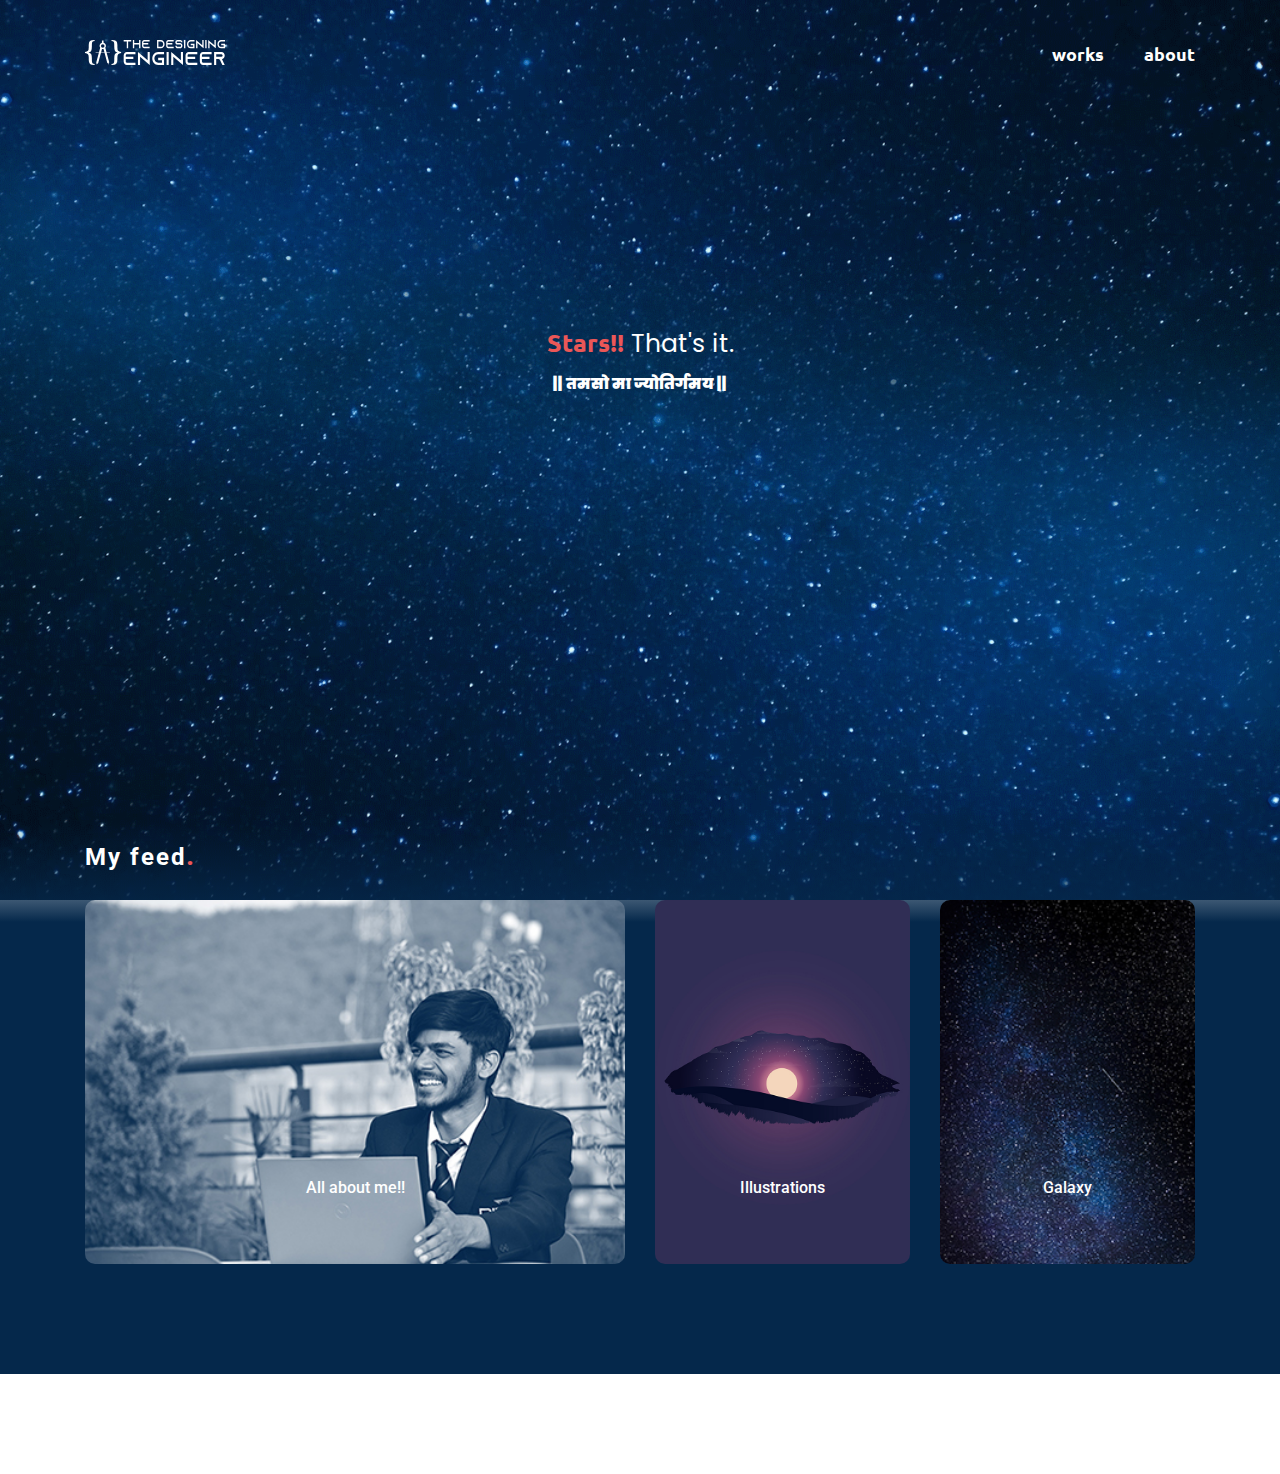
==== index.html @ d76cee1c "Update index.html" ====
<!doctype html>
<html lang="en">

<head>
 <meta charset="utf-8">
 <meta name="viewport" content="width=device-width, initial-scale=1, shrink-to-fit=no">
 <link rel="preconnect" href="https://fonts.gstatic.com">
 <link href="https://fonts.googleapis.com/css2?family=Ubuntu" rel="stylesheet">
 <link href="https://fonts.googleapis.com/css2?family=Poppins" rel="stylesheet">
 <link href="https://fonts.googleapis.com/css2?family=Roboto" rel="stylesheet">
 <link rel="stylesheet" href="https://maxcdn.bootstrapcdn.com/bootstrap/4.0.0/css/bootstrap.min.css"
  integrity="sha384-Gn5384xqQ1aoWXA+058RXPxPg6fy4IWvTNh0E263XmFcJlSAwiGgFAW/dAiS6JXm" crossorigin="anonymous">
  <link rel="stylesheet" href="https://cdnjs.cloudflare.com/ajax/libs/font-awesome/5.15.3/css/all.min.css">
 <script src="https://code.jquery.com/jquery-3.2.1.slim.min.js"
  integrity="sha384-KJ3o2DKtIkvYIK3UENzmM7KCkRr/rE9/Qpg6aAZGJwFDMVNA/GpGFF93hXpG5KkN" crossorigin="anonymous"></script>
 <script src="https://cdnjs.cloudflare.com/ajax/libs/popper.js/1.12.9/umd/popper.min.js"
  integrity="sha384-ApNbgh9B+Y1QKtv3Rn7W3mgPxhU9K/ScQsAP7hUibX39j7fakFPskvXusvfa0b4Q" crossorigin="anonymous"></script>
 <script src="https://maxcdn.bootstrapcdn.com/bootstrap/4.0.0/js/bootstrap.min.js"
  integrity="sha384-JZR6Spejh4U02d8jOt6vLEHfe/JQGiRRSQQxSfFWpi1MquVdAyjUar5+76PVCmYl" crossorigin="anonymous"></script>
 <link rel="stylesheet" href="style.css">
 <title>The Designing Engineer | Home</title>
 <link rel="icon" href="./img/logo-icon.png" type="image/x-icon">
</head>

<body>
 <div id="home">
  <div class="header container">
   <a class="logo" href="" target="_blank"><img src="./img/logo-white.svg" style="height: 25px;" alt=""></a>
   <a class="links" href="" alt="">works</a>
   <a class="links" href="" alt="">about</a>
  </div>
  <div class="one-line">
   <p class="full-line"><span class="stars links">Stars!!</span> That's it. <br><span class="subtitle">|| तमसो मा ज्योतिर्गमय ||</span></p>
  </div>
 </div>
 <section class="feed" id="feed">
  <div class="myf container">
   <h4 class="headingfeed">My feed<span class="headingfeeddot">.</span></h4>
   <div class="wf row">
    <div class="col-lg-6 col-md-6 allaboutme">
     <a href=""><img class="me" src="./img/me.jpg" alt="me"></a>
      <div class="melink">
       <div class="social">
       <a href="https://www.instagram.com/shivamr.ai" target="_blank"><i class="fab fa-instagram"></i></a>
       <a href="https://wa.me/+918957866455" target="_blank"><i class="fab fa-whatsapp"></i></a>
       <a href="mailto:shivamrai0401@gmail.com" target="_blank"><i class="far fa-envelope"></i></a>
      </div>
     </div>
     <div class="mehead">
      <p>All about me!!</p>
     </div>
    </div>
    <div class="col-lg-3 col-md-3 col-sm-6 col-6 illustration">
     <a href=""><img src="./img/illutrations.jpg" alt="me"></a>
     <div class="illuhead">
      <p>Illustrations</p>
     </div>
    </div>
    <div class="col-lg-3 col-md-3 col-sm-6 col-6 galaxy">
     <a href=""><img src="./img/galaxy.jpg" alt="me"></a>
     <div class="galahead">
      <p>Galaxy</p>
     </div>
    </div>

   <iframe class="container" src="https://open.spotify.com/embed/track/3TrFe0GKD2S2BLwqtpHqd5" width="100%" height="80" frameBorder="0" allowtransparency="true" allow="encrypted-media"></iframe>
  </div>
  </div>
 </section>
</body>

</html>
---- style.css ----
body{
 margin: 0;
 font-family: 'Roboto', sans-serif;
 background-color: transparent;
 box-sizing: border-box;
}

*::selection
{
 color: #fff;
 background-color: #EB5757;
}
#home{
 background-image: url(./img/bghome.gif);
 background-size: cover;
 background-repeat: no-repeat;
 background-position:top;
 background-attachment: fixed;
 z-index: -1;
}

.header{
 padding-top: 40px;
 display: flex;
}

.logo{
 margin-right: auto;
}
.logo:hover{
 transform: scale(1.03);
}

.links{
 font-weight: 900;
 font-family: 'Ubuntu', sans-serif;
 font-size: 18px;
 color: rgb(255, 255, 255);
 justify-content: flex-end;
 margin-left: 40px;
 transition: 0.3s;
 position: relative;
 text-decoration: none;
}
.links:hover{
 text-decoration: none;
 color: #EB5757;
}

.links:after {    
 bottom: -5px;
 content: "";
 height: 2px;
 left: 50%;
 position: absolute;
 background: #EB5757;
 transition: width 0.3s ease 0s, left 0.3s ease 0s;
 width: 0;
}
.links:hover:after {
 width: 100%; 
 left: 0; 
}

.one-line{
 height: 95vh;
 font-size: 25px;
 font-family: 'Poppins', sans-serif;
 text-align: center;
 color: white;
 position: relative;
}

.stars{
 color: #EB5757;
 margin: 0;
 font-size: 25px;
 font-weight: 900;
 position: relative;
}

.full-line{
 margin-bottom: 10px;
 position: absolute;
 top: 30%;
 left: 50%;
 transform: translate(-50%, 0);
}

.subtitle{
 margin: 0%;
 font-size: 15px;
 font-family: 'Poppins', sans-serif;
 font-weight: 900;
}




.feed{
 background-image: linear-gradient(#05284b00, #05284b 100px);
 color: rgb(255, 255, 255);
 transform: translate(0, -100px);
}

.headingfeed{
 font-weight: 700;
 letter-spacing: 2px;
 padding: 20px 0;
}

.headingfeeddot{
 color: #EB5757;
 font-family: 'Ubuntu', sans-serif;
}


.allaboutme, .illustration, .galaxy{
 position: relative;
 overflow: hidden;
 transition: all 0.2s ease-in;
 margin-bottom: 30px;
}
.allaboutme img, .illustration img, .galaxy img{
 width: 100%;
 height: 100%;
 border-radius: 10px;
}
.melink{
 position: absolute;
 background-image: linear-gradient(to right, #05284b, #05284b00);
 border-radius: 10px 0 0 10px;
 height: 100%;
 width: 10%;
 box-sizing: border-box;
 top: 50%;
 opacity: 0;
 transform: translate(0, -50%);
 transition: 0.2s;
}
.allaboutme:hover .melink{
 left: 15px;
 opacity: 1;
}

.social{
 position: absolute;
 top: 50%;
 left: 50%;
 transform: translate(-50%, -50%);
}

.social a{
 display: flex;
 flex-direction: column;
 justify-content: space-around;
 color: white;
 text-align: center;
 font-size: 18px;
 padding: 50% 0;
 margin: 100% 0;
}

.mehead p, .illuhead p, .galahead p{
 position: absolute;
 font-size: 100%;
 color: white;
 font-weight: 500;
 padding: 0 1%;
 bottom: 10%;
 left: 50%;
 transform: translate(-50%,-50%);
 transition: 0.2s;
}

.allaboutme:hover .mehead p, .illustration:hover .illuhead p, .galaxy:hover .galahead p{
 background-image: linear-gradient(to top, #05284b, #05284b00);
}

.social a:hover{
 color: #EB5757;
 text-decoration: none;
}

.allaboutme:hover, .illustration:hover, .galaxy:hover{
 transform: scale(1.01);
}


@media only screen and (max-width:768px) {
 .feed{
  background-image: linear-gradient(#05284b00, #05284b 100px);
  color: rgb(255, 255, 255);
  transform: translate(0, -200px);
 }
 .melink{
  opacity: 1;
 }
 .mehead p, .illuhead p, .galahead p{
  background-image: linear-gradient(to top, #05284b, #05284b00);
 }
 .social a:hover{
  color: white;
  text-decoration: none;
 }
}
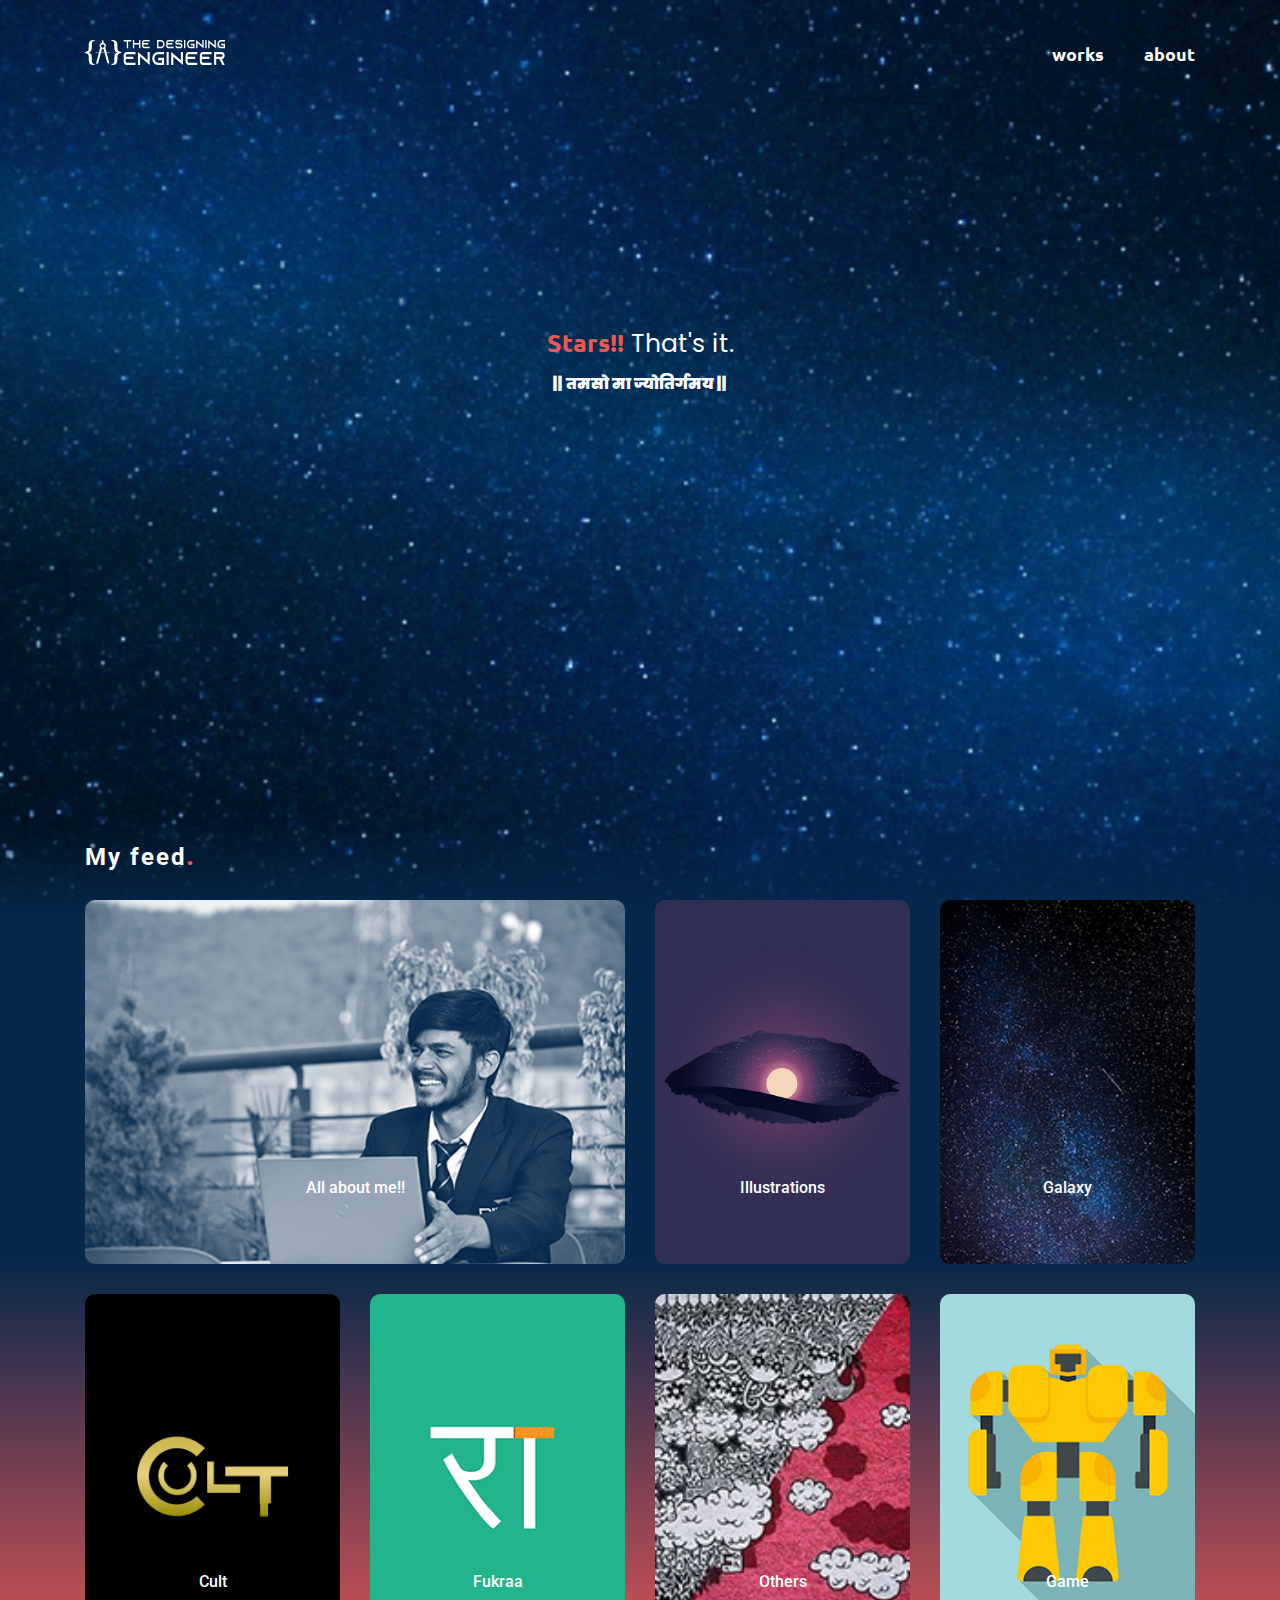
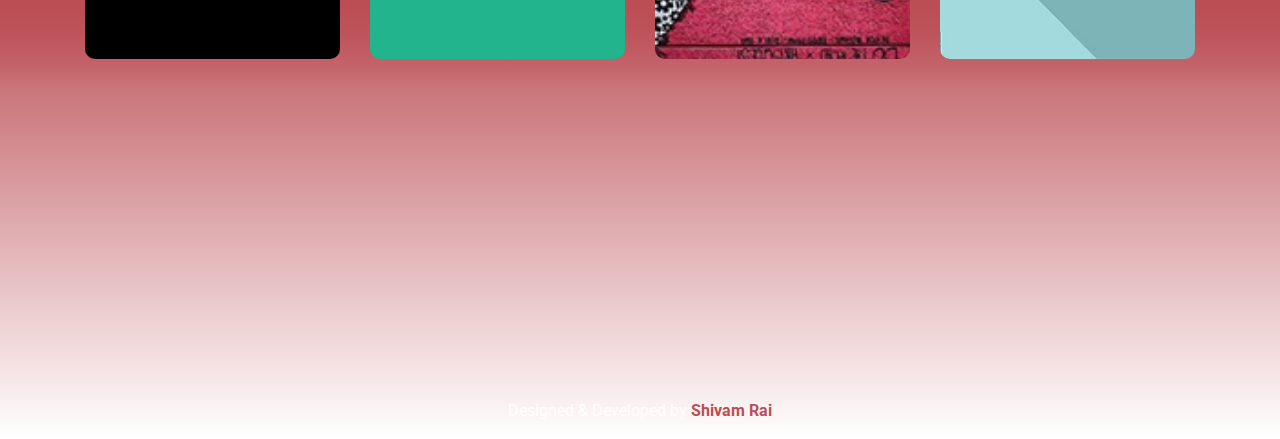
==== commit 17231a1a: "Add files via upload" ====
--- a/index.html
+++ b/index.html
@@ -10,7 +10,7 @@
  <link href="https://fonts.googleapis.com/css2?family=Roboto" rel="stylesheet">
  <link rel="stylesheet" href="https://maxcdn.bootstrapcdn.com/bootstrap/4.0.0/css/bootstrap.min.css"
   integrity="sha384-Gn5384xqQ1aoWXA+058RXPxPg6fy4IWvTNh0E263XmFcJlSAwiGgFAW/dAiS6JXm" crossorigin="anonymous">
-  <link rel="stylesheet" href="https://cdnjs.cloudflare.com/ajax/libs/font-awesome/5.15.3/css/all.min.css">
+ <link rel="stylesheet" href="https://cdnjs.cloudflare.com/ajax/libs/font-awesome/5.15.3/css/all.min.css">
  <script src="https://code.jquery.com/jquery-3.2.1.slim.min.js"
   integrity="sha384-KJ3o2DKtIkvYIK3UENzmM7KCkRr/rE9/Qpg6aAZGJwFDMVNA/GpGFF93hXpG5KkN" crossorigin="anonymous"></script>
  <script src="https://cdnjs.cloudflare.com/ajax/libs/popper.js/1.12.9/umd/popper.min.js"
@@ -26,11 +26,12 @@
  <div id="home">
   <div class="header container">
    <a class="logo" href="" target="_blank"><img src="./img/logo-white.svg" style="height: 25px;" alt=""></a>
-   <a class="links" href="" alt="">works</a>
-   <a class="links" href="" alt="">about</a>
+   <a class="links" href="coming.html" alt="">works</a>
+   <a class="links" href="coming.html" alt="">about</a>
   </div>
   <div class="one-line">
-   <p class="full-line"><span class="stars links">Stars!!</span> That's it. <br><span class="subtitle">|| तमसो मा ज्योतिर्गमय ||</span></p>
+   <p class="full-line"><span class="stars links">Stars!!</span> That's it. <br><span class="subtitle">|| तमसो मा
+     ज्योतिर्गमय ||</span></p>
   </div>
  </div>
  <section class="feed" id="feed">
@@ -38,9 +39,9 @@
    <h4 class="headingfeed">My feed<span class="headingfeeddot">.</span></h4>
    <div class="wf row">
     <div class="col-lg-6 col-md-6 allaboutme">
-     <a href=""><img class="me" src="./img/me.jpg" alt="me"></a>
-      <div class="melink">
-       <div class="social">
+     <a href="coming.html"><img src="./img/me.jpg" alt="me"></a>
+     <div class="melink">
+      <div class="social">
        <a href="https://www.instagram.com/shivamr.ai" target="_blank"><i class="fab fa-instagram"></i></a>
        <a href="https://wa.me/+918957866455" target="_blank"><i class="fab fa-whatsapp"></i></a>
        <a href="mailto:shivamrai0401@gmail.com" target="_blank"><i class="far fa-envelope"></i></a>
@@ -50,23 +51,56 @@
       <p>All about me!!</p>
      </div>
     </div>
-    <div class="col-lg-3 col-md-3 col-sm-6 col-6 illustration">
-     <a href=""><img src="./img/illutrations.jpg" alt="me"></a>
+    <div class="col-lg-3 col-md-3 col-sm-6 col-6 illustrations">
+     <a href="coming.html"><img src="./img/illutrations.jpg" alt="illutrations"></a>
      <div class="illuhead">
       <p>Illustrations</p>
      </div>
     </div>
     <div class="col-lg-3 col-md-3 col-sm-6 col-6 galaxy">
-     <a href=""><img src="./img/galaxy.jpg" alt="me"></a>
+     <a href="coming.html"><img src="./img/galaxy.jpg" alt="galaxy"></a>
      <div class="galahead">
       <p>Galaxy</p>
      </div>
     </div>
+   </div>
 
-   <iframe class="container" src="https://open.spotify.com/embed/track/3TrFe0GKD2S2BLwqtpHqd5" width="100%" height="80" frameBorder="0" allowtransparency="true" allow="encrypted-media"></iframe>
-  </div>
+
+   <div class="row fb">
+    <div class="col-lg-3 col-md-3 col-sm-6 col-6 cult">
+     <a href="coming.html"><img class="" src="./img/cult.jpg" alt="cult"></a>
+     <div class="culthead">
+      <p>Cult</p>
+     </div>
+    </div>
+    <div class="col-lg-3 col-md-3 col-sm-6 col-6 fukraa">
+     <a href="https://www.instagram.com/fukraa_._" target="_blank"><img src="./img/fukraa.jpg" alt="fukraa"></a>
+     <div class="fukhead">
+      <p>Fukraa</p>
+     </div>
+    </div>
+    <div class="col-lg-3 col-md-3 col-sm-6 col-6 others">
+     <a href="coming.html"><img src="./img/others.jpg" alt="others"></a>
+     <div class="othead">
+      <p>Others</p>
+     </div>
+    </div>
+    <div class="col-lg-3 col-md-3 col-sm-6 col-6 galaxy">
+     <a href="coming.html"><img src="./img/game.jpg" alt="me"></a>
+     <div class="galahead">
+      <p>Game</p>
+     </div>
+    </div>
+   </div>
   </div>
  </section>
+
+
+ <div id="homebottom">
+  <div class="bottombg">
+   <p class="pa">Designed & Developed by <strong style="color: #bb4e55;">Shivam Rai</strong></p>
+ </div>
+</div>
 </body>
 
-</html>
+</html>--- a/style.css
+++ b/style.css
@@ -11,11 +11,10 @@
  background-color: #EB5757;
 }
 #home{
- background-image: url(./img/bghome.gif);
+ background-image: url(./img/bghome.jpg);
  background-size: cover;
  background-repeat: no-repeat;
  background-position:top;
- background-attachment: fixed;
  z-index: -1;
 }
 
@@ -98,9 +97,9 @@
 
 
 .feed{
- background-image: linear-gradient(#05284b00, #05284b 100px);
+ background-image: linear-gradient(#05284b00, #05284b 100px, #05284b 50%, #BB4E55 90%, #bb4e5500);
  color: rgb(255, 255, 255);
- transform: translate(0, -100px);
+ margin-top: -100px;
 }
 
 .headingfeed{
@@ -115,13 +114,13 @@
 }
 
 
-.allaboutme, .illustration, .galaxy{
+.allaboutme, .illustrations, .galaxy, .cult, .fukraa, .others{
  position: relative;
  overflow: hidden;
  transition: all 0.2s ease-in;
  margin-bottom: 30px;
 }
-.allaboutme img, .illustration img, .galaxy img{
+.myf img{
  width: 100%;
  height: 100%;
  border-radius: 10px;
@@ -161,7 +160,7 @@
  margin: 100% 0;
 }
 
-.mehead p, .illuhead p, .galahead p{
+.myf p{
  position: absolute;
  font-size: 100%;
  color: white;
@@ -173,7 +172,7 @@
  transition: 0.2s;
 }
 
-.allaboutme:hover .mehead p, .illustration:hover .illuhead p, .galaxy:hover .galahead p{
+.allaboutme:hover .mehead p, .illustrations:hover .illuhead p, .galaxy:hover .galahead p,.cult:hover .culthead p, .fukraa:hover .fukhead p, .others:hover .othead p{
  background-image: linear-gradient(to top, #05284b, #05284b00);
 }
 
@@ -182,25 +181,83 @@
  text-decoration: none;
 }
 
-.allaboutme:hover, .illustration:hover, .galaxy:hover{
+.allaboutme:hover, .illustrations:hover, .galaxy:hover, .cult:hover, .fukraa:hover, .others:hover{
  transform: scale(1.01);
 }
 
+#homebottom{
+ background-image: url(./img/bghomebottom.jpg);
+ background-image: linear-gradient(#05284b00);
+ background-repeat: no-repeat;
+ background-size: cover;
+ background-position:bottom;
+ margin-top: -100px;
+ height: 50vh;
+ z-index: -2;
+ position: relative;
+}
+.bottombg{
+ background-image: linear-gradient(#BB4E55, #bb4e5500);
+ height: 50vh;
+ z-index: -1;
+ text-align: center;
+}
+
+.pa{
+ position: absolute;
+ bottom: 0;
+ left: 50%;
+ transform: translate(-50%, 0%);
+ color: white;
+}
+
+
+
+
+#coming{
+ background-image: url(./img/coming.jpg);
+ background-repeat: no-repeat;
+ background-size: cover;
+ background-position:top;
+ z-index: -2;
+}
+
+.coming{
+ position: relative;
+ height: 100vh;
+ width: 100vw;
+
+}
+
+.coming h1{
+ color: white;
+ position: absolute;
+ top: 50%;
+ left: 50%;
+ font-weight: 900;
+ font-family: 'ubuntu';
+ transform: translate(-50%, -50%);
+ background-image: linear-gradient(#bb4e5500, #05284b);
+}
 
 @media only screen and (max-width:768px) {
  .feed{
-  background-image: linear-gradient(#05284b00, #05284b 100px);
-  color: rgb(255, 255, 255);
-  transform: translate(0, -200px);
+  background-image: linear-gradient(#05284b00, #05284b 100px, #05284b 50%, #20323E 80%);
+ }
+ 
+ .bottombg{
+  background-image: linear-gradient(#20323e, #20323E00);
+  height: inherit;
+  z-index: -1;
  }
  .melink{
   opacity: 1;
  }
- .mehead p, .illuhead p, .galahead p{
+ .mehead p, .illuhead p, .galahead p, .culthead p, .fukhead p, .othead p{
   background-image: linear-gradient(to top, #05284b, #05284b00);
  }
  .social a:hover{
   color: white;
   text-decoration: none;
  }
-}
+}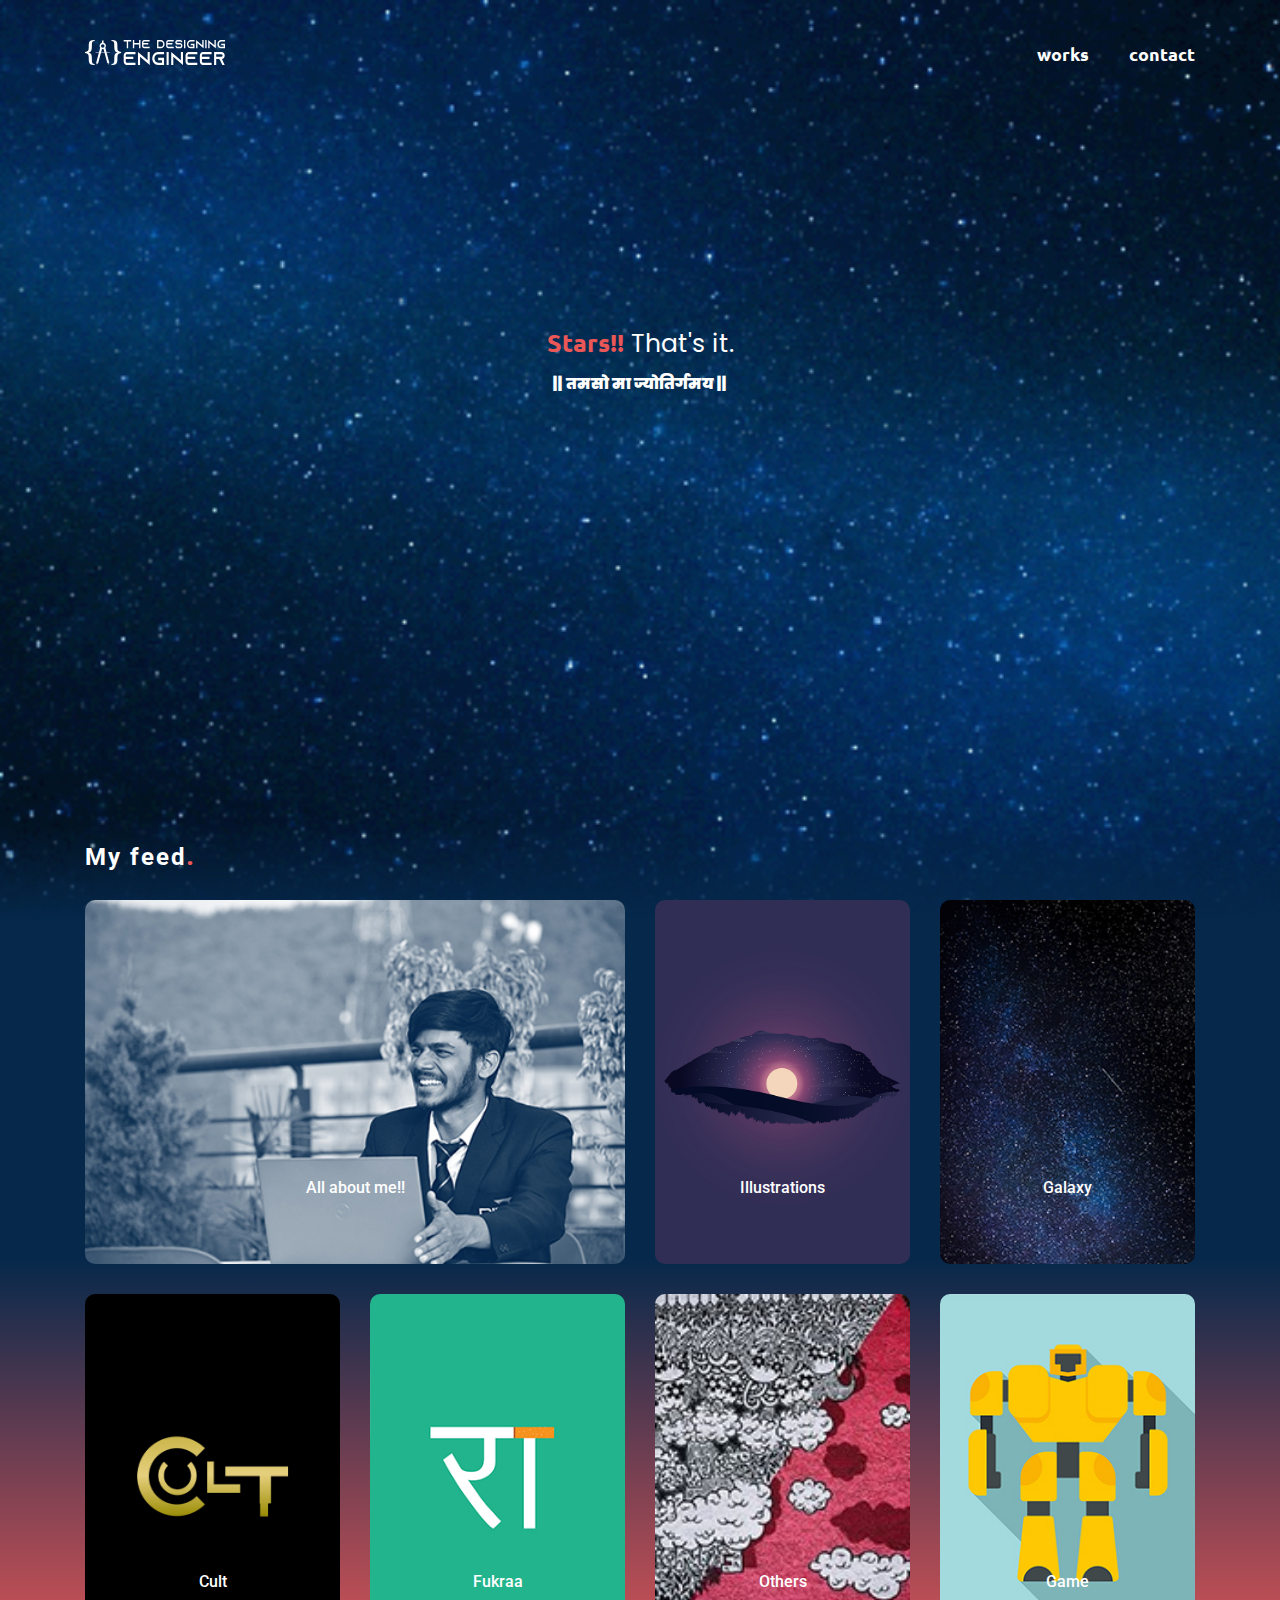
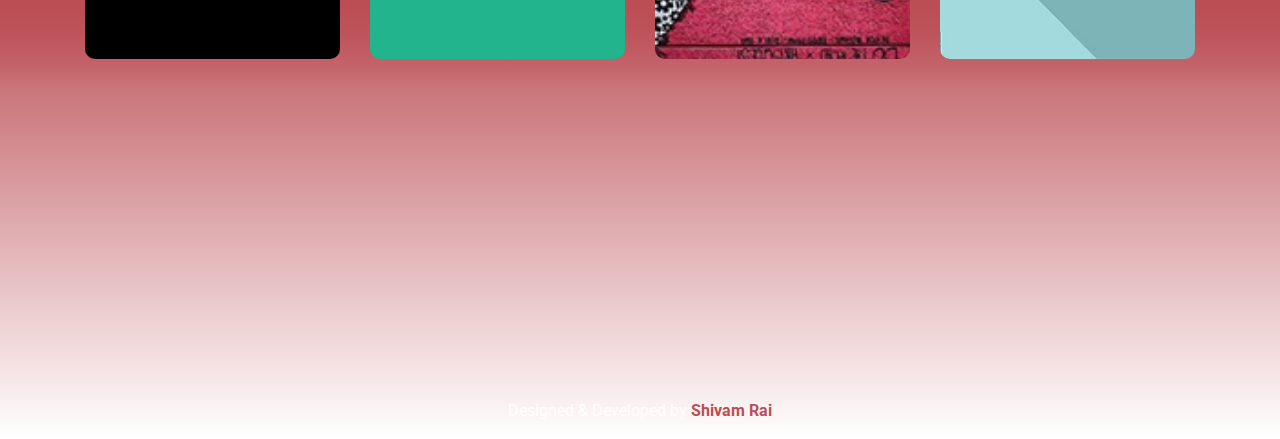
==== commit 15fb4539: "Add files via upload" ====
--- a/index.html
+++ b/index.html
@@ -27,7 +27,7 @@
   <div class="header container">
    <a class="logo" href="" target="_blank"><img src="./img/logo-white.svg" style="height: 25px;" alt=""></a>
    <a class="links" href="coming.html" alt="">works</a>
-   <a class="links" href="coming.html" alt="">about</a>
+   <a class="links" href="index.php" alt="">contact</a>
   </div>
   <div class="one-line">
    <p class="full-line"><span class="stars links">Stars!!</span> That's it. <br><span class="subtitle">|| तमसो मा
--- a/style.css
+++ b/style.css
@@ -212,6 +212,15 @@
 }
 
 
+#contact{
+  background-image: url(./img/bghome.jpg);
+  background-size: cover;
+  background-repeat: no-repeat;
+  background-position:top;
+  z-index: -1;
+}
+
+
 
 
 #coming{
@@ -236,6 +245,7 @@
  left: 50%;
  font-weight: 900;
  font-family: 'ubuntu';
+ text-align: center;
  transform: translate(-50%, -50%);
  background-image: linear-gradient(#bb4e5500, #05284b);
 }
@@ -247,8 +257,6 @@
  
  .bottombg{
   background-image: linear-gradient(#20323e, #20323E00);
-  height: inherit;
-  z-index: -1;
  }
  .melink{
   opacity: 1;
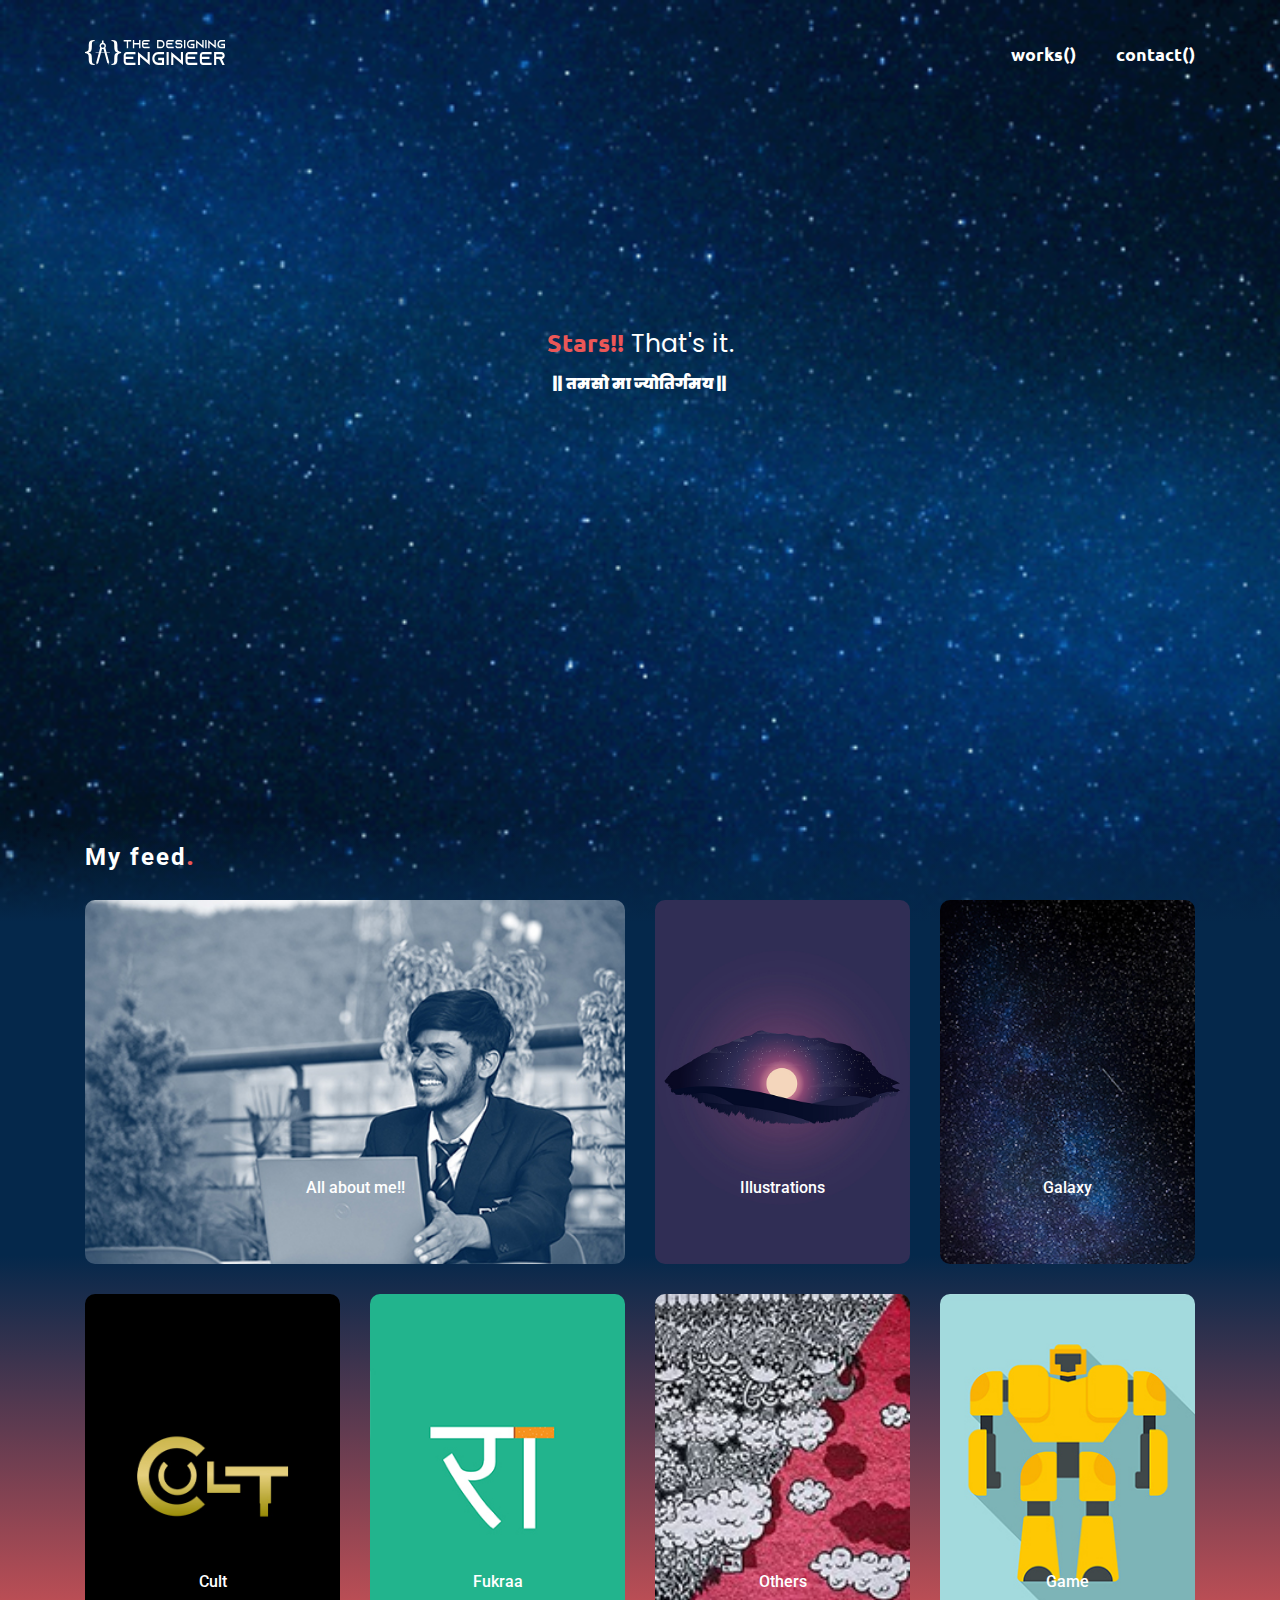
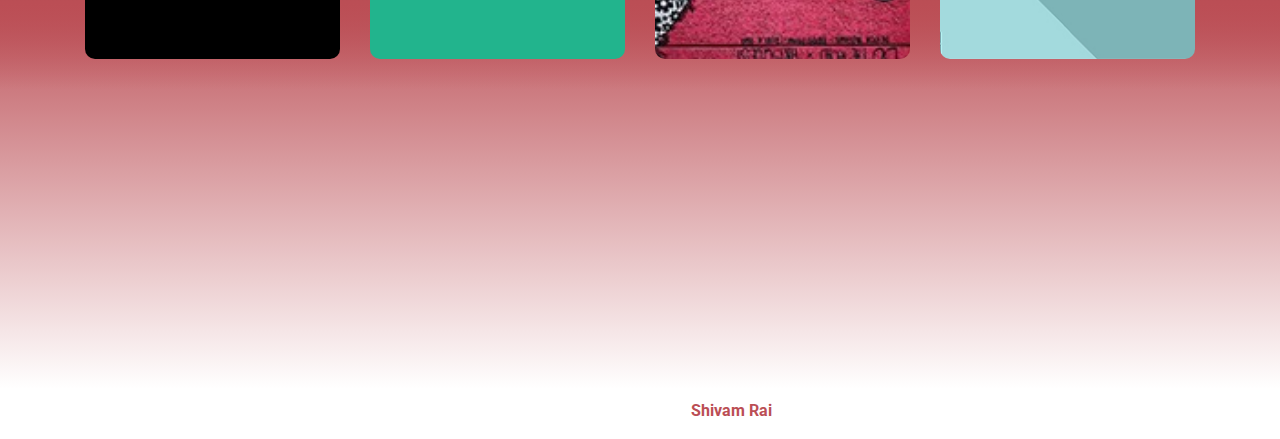
==== commit a8839e82: "Add files via upload" ====
--- a/index.html
+++ b/index.html
@@ -25,9 +25,9 @@
 <body>
  <div id="home">
   <div class="header container">
-   <a class="logo" href="" target="_blank"><img src="./img/logo-white.svg" style="height: 25px;" alt=""></a>
-   <a class="links" href="coming.html" alt="">works</a>
-   <a class="links" href="index.php" alt="">contact</a>
+   <a class="logo" href=""><img src="./img/logo-white.svg" style="height: 25px;" alt=""></a>
+   <a class="links" href="coming.html" alt="">works()</a>
+   <a class="links" href="contact.html" alt="">contact()</a>
   </div>
   <div class="one-line">
    <p class="full-line"><span class="stars links">Stars!!</span> That's it. <br><span class="subtitle">|| तमसो मा
--- a/style.css
+++ b/style.css
@@ -198,7 +198,7 @@
 }
 .bottombg{
  background-image: linear-gradient(#BB4E55, #bb4e5500);
- height: 50vh;
+ height: 400px;
  z-index: -1;
  text-align: center;
 }
@@ -213,15 +213,85 @@
 
 
 #contact{
-  background-image: url(./img/bghome.jpg);
+  background-image: url(./img/bghomebottom.jpg);
   background-size: cover;
   background-repeat: no-repeat;
-  background-position:top;
+  background-position:bottom;
   z-index: -1;
 }
 
-
-
+.cencon{
+  background-color: #ffffff30;
+  margin: 100px 15vw 0;
+  border-radius: 10px;
+  font-family: "ubuntu";
+  position: relative;
+  display: flex;
+  flex-direction: row;
+}
+.cencon h1{
+  position: absolute;
+  top: 8%;
+  left: 50%;
+  color: white;
+  font-weight: 700;
+  transform: translate(-50%, 0);
+}
+.consub{
+  background-color: #BB4E55;
+  border-style: none;
+  padding: 10px 30px;
+  border-radius: 5px;
+  position: absolute;
+  bottom: 8%;
+  left: 50%;
+  color: white;
+  font-weight: 600;
+  transform: translate(-50%, 0);
+  transition: ease 0.3s;
+}
+.consub:hover{
+  background-color: #b82932;
+}
+
+.conform{
+  padding: 50px;
+  color: #fff;
+  width: 100%;
+  margin: 80px 0;
+}
+
+.formin{
+  background-color: transparent;
+  padding:10px;
+  color: white;
+  display: flex;
+  width: 100%;
+  border-radius: 0;
+  border: 0;
+  border-bottom: 1px solid white;
+  margin-bottom: 20px;
+}
+.formin:focus{
+  background-color: transparent;
+  outline: 0;
+  border-color: #fff;
+  border: 0;
+  border-bottom: 1px solid #BB4E55;
+}
+
+.conbot{
+  position: relative;
+  height: 300px;
+}
+.conpa{
+  position: absolute;
+  bottom: 0;
+  left: 50%;
+  text-align: center;
+  transform: translate(-50%, 0%);
+  color: white;
+}
 
 #coming{
  background-image: url(./img/coming.jpg);
@@ -255,6 +325,9 @@
   background-image: linear-gradient(#05284b00, #05284b 100px, #05284b 50%, #20323E 80%);
  }
  
+.cencon{
+  margin: 100px 5vw 0;
+}
  .bottombg{
   background-image: linear-gradient(#20323e, #20323E00);
  }
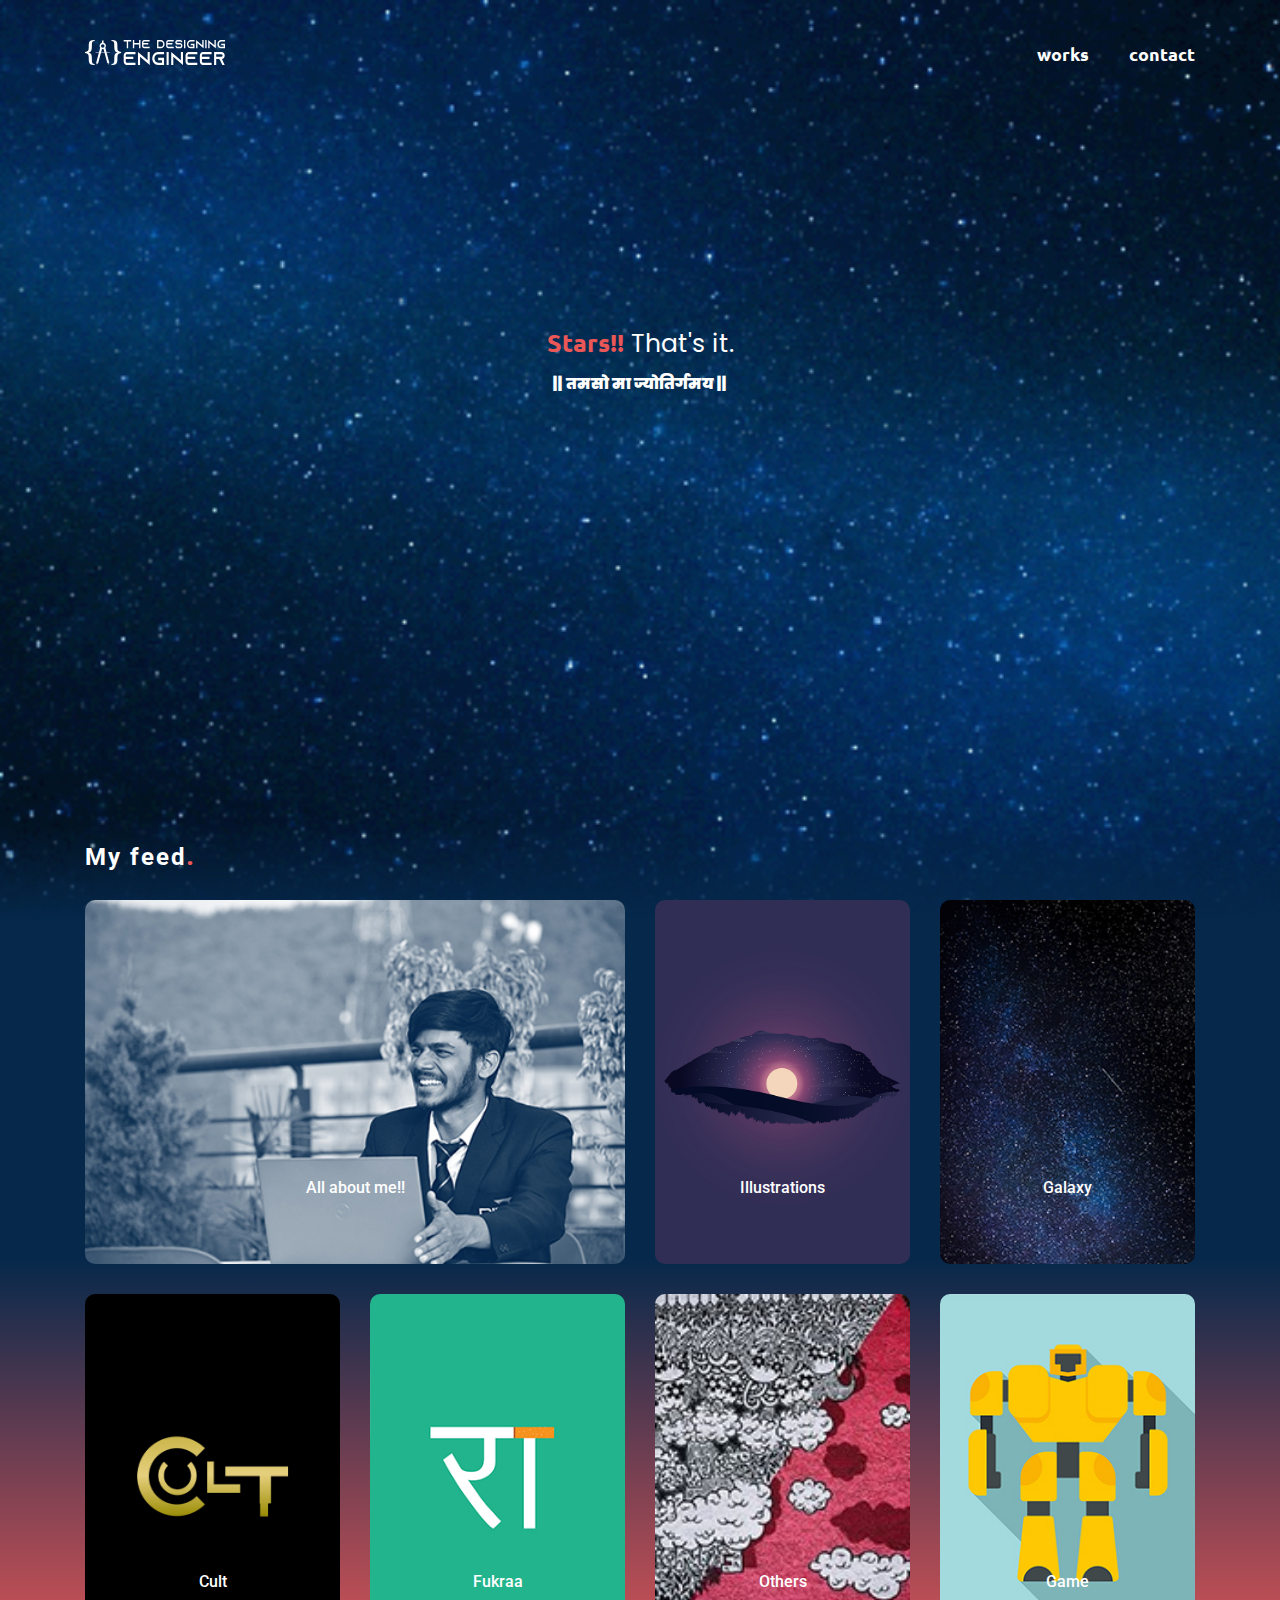
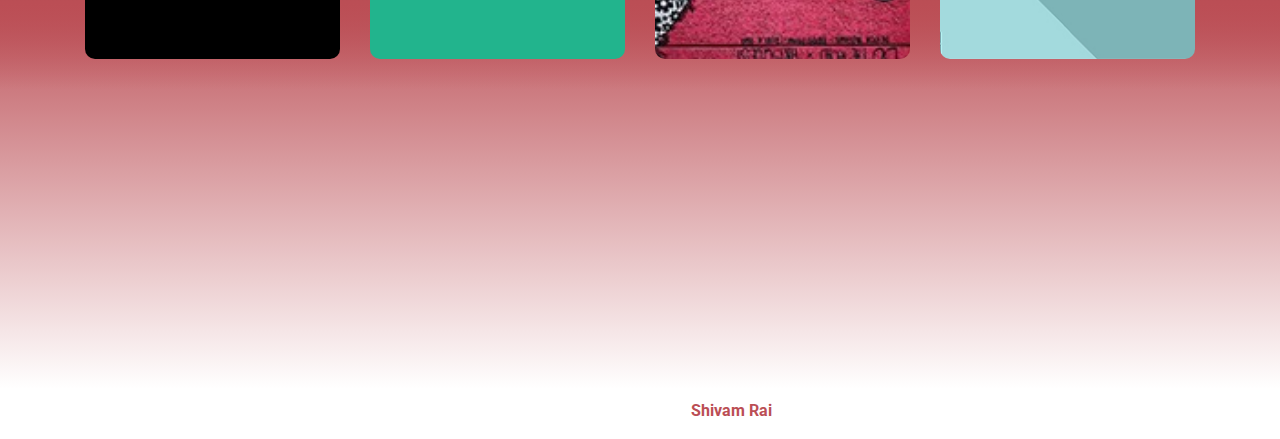
==== commit 599796d3: "Update index.html" ====
--- a/index.html
+++ b/index.html
@@ -26,8 +26,8 @@
  <div id="home">
   <div class="header container">
    <a class="logo" href=""><img src="./img/logo-white.svg" style="height: 25px;" alt=""></a>
-   <a class="links" href="coming.html" alt="">works()</a>
-   <a class="links" href="contact.html" alt="">contact()</a>
+   <a class="links" href="coming.html" alt="">works</a>
+   <a class="links" href="contact.html" alt="">contact</a>
   </div>
   <div class="one-line">
    <p class="full-line"><span class="stars links">Stars!!</span> That's it. <br><span class="subtitle">|| तमसो मा
@@ -58,7 +58,7 @@
      </div>
     </div>
     <div class="col-lg-3 col-md-3 col-sm-6 col-6 galaxy">
-     <a href="coming.html"><img src="./img/galaxy.jpg" alt="galaxy"></a>
+     <a href="galaxy.html"><img src="./img/galaxy.jpg" alt="galaxy"></a>
      <div class="galahead">
       <p>Galaxy</p>
      </div>
@@ -103,4 +103,4 @@
 </div>
 </body>
 
-</html>+</html>
--- a/style.css
+++ b/style.css
@@ -1,226 +1,248 @@
-body{
- margin: 0;
- font-family: 'Roboto', sans-serif;
- background-color: transparent;
- box-sizing: border-box;
-}
-
-*::selection
-{
- color: #fff;
- background-color: #EB5757;
-}
-#home{
- background-image: url(./img/bghome.jpg);
- background-size: cover;
- background-repeat: no-repeat;
- background-position:top;
- z-index: -1;
-}
-
-.header{
- padding-top: 40px;
- display: flex;
-}
-
-.logo{
- margin-right: auto;
-}
-.logo:hover{
- transform: scale(1.03);
-}
-
-.links{
- font-weight: 900;
- font-family: 'Ubuntu', sans-serif;
- font-size: 18px;
- color: rgb(255, 255, 255);
- justify-content: flex-end;
- margin-left: 40px;
- transition: 0.3s;
- position: relative;
- text-decoration: none;
-}
-.links:hover{
- text-decoration: none;
- color: #EB5757;
-}
-
-.links:after {    
- bottom: -5px;
- content: "";
- height: 2px;
- left: 50%;
- position: absolute;
- background: #EB5757;
- transition: width 0.3s ease 0s, left 0.3s ease 0s;
- width: 0;
-}
+body {
+  margin: 0;
+  font-family: 'Roboto', sans-serif;
+  background-color: transparent;
+  box-sizing: border-box;
+}
+
+*::selection {
+  color: #fff;
+  background-color: #EB5757;
+}
+
+#home {
+  background-image: url(./img/bghome.jpg);
+  background-size: cover;
+  background-repeat: no-repeat;
+  background-position: top;
+  z-index: -1;
+}
+
+.header {
+  padding-top: 40px;
+  display: flex;
+}
+
+.logo {
+  margin-right: auto;
+}
+
+.logo:hover {
+  transform: scale(1.03);
+}
+
+.links {
+  font-weight: 900;
+  font-family: 'Ubuntu', sans-serif;
+  font-size: 18px;
+  color: rgb(255, 255, 255);
+  justify-content: flex-end;
+  margin-left: 40px;
+  transition: 0.3s;
+  position: relative;
+  text-decoration: none;
+}
+
+.links:hover {
+  text-decoration: none;
+  color: #EB5757;
+}
+
+.links:after {
+  bottom: -5px;
+  content: "";
+  height: 2px;
+  left: 50%;
+  position: absolute;
+  background: #EB5757;
+  transition: width 0.3s ease 0s, left 0.3s ease 0s;
+  width: 0;
+}
+
 .links:hover:after {
- width: 100%; 
- left: 0; 
-}
-
-.one-line{
- height: 95vh;
- font-size: 25px;
- font-family: 'Poppins', sans-serif;
- text-align: center;
- color: white;
- position: relative;
-}
-
-.stars{
- color: #EB5757;
- margin: 0;
- font-size: 25px;
- font-weight: 900;
- position: relative;
-}
-
-.full-line{
- margin-bottom: 10px;
- position: absolute;
- top: 30%;
- left: 50%;
- transform: translate(-50%, 0);
-}
-
-.subtitle{
- margin: 0%;
- font-size: 15px;
- font-family: 'Poppins', sans-serif;
- font-weight: 900;
-}
-
-
-
-
-.feed{
- background-image: linear-gradient(#05284b00, #05284b 100px, #05284b 50%, #BB4E55 90%, #bb4e5500);
- color: rgb(255, 255, 255);
- margin-top: -100px;
-}
-
-.headingfeed{
- font-weight: 700;
- letter-spacing: 2px;
- padding: 20px 0;
-}
-
-.headingfeeddot{
- color: #EB5757;
- font-family: 'Ubuntu', sans-serif;
-}
-
-
-.allaboutme, .illustrations, .galaxy, .cult, .fukraa, .others{
- position: relative;
- overflow: hidden;
- transition: all 0.2s ease-in;
- margin-bottom: 30px;
-}
-.myf img{
- width: 100%;
- height: 100%;
- border-radius: 10px;
-}
-.melink{
- position: absolute;
- background-image: linear-gradient(to right, #05284b, #05284b00);
- border-radius: 10px 0 0 10px;
- height: 100%;
- width: 10%;
- box-sizing: border-box;
- top: 50%;
- opacity: 0;
- transform: translate(0, -50%);
- transition: 0.2s;
-}
-.allaboutme:hover .melink{
- left: 15px;
- opacity: 1;
-}
-
-.social{
- position: absolute;
- top: 50%;
- left: 50%;
- transform: translate(-50%, -50%);
-}
-
-.social a{
- display: flex;
- flex-direction: column;
- justify-content: space-around;
- color: white;
- text-align: center;
- font-size: 18px;
- padding: 50% 0;
- margin: 100% 0;
-}
-
-.myf p{
- position: absolute;
- font-size: 100%;
- color: white;
- font-weight: 500;
- padding: 0 1%;
- bottom: 10%;
- left: 50%;
- transform: translate(-50%,-50%);
- transition: 0.2s;
-}
-
-.allaboutme:hover .mehead p, .illustrations:hover .illuhead p, .galaxy:hover .galahead p,.cult:hover .culthead p, .fukraa:hover .fukhead p, .others:hover .othead p{
- background-image: linear-gradient(to top, #05284b, #05284b00);
-}
-
-.social a:hover{
- color: #EB5757;
- text-decoration: none;
-}
-
-.allaboutme:hover, .illustrations:hover, .galaxy:hover, .cult:hover, .fukraa:hover, .others:hover{
- transform: scale(1.01);
-}
-
-#homebottom{
- background-image: url(./img/bghomebottom.jpg);
- background-image: linear-gradient(#05284b00);
- background-repeat: no-repeat;
- background-size: cover;
- background-position:bottom;
- margin-top: -100px;
- height: 50vh;
- z-index: -2;
- position: relative;
-}
-.bottombg{
- background-image: linear-gradient(#BB4E55, #bb4e5500);
- height: 400px;
- z-index: -1;
- text-align: center;
-}
-
-.pa{
- position: absolute;
- bottom: 0;
- left: 50%;
- transform: translate(-50%, 0%);
- color: white;
-}
-
-
-#contact{
+  width: 100%;
+  left: 0;
+}
+
+.one-line {
+  height: 95vh;
+  font-size: 25px;
+  font-family: 'Poppins', sans-serif;
+  text-align: center;
+  color: white;
+  position: relative;
+}
+
+.stars {
+  color: #EB5757;
+  margin: 0;
+  font-size: 25px;
+  font-weight: 900;
+  position: relative;
+}
+
+.full-line {
+  margin-bottom: 10px;
+  position: absolute;
+  top: 30%;
+  left: 50%;
+  transform: translate(-50%, 0);
+}
+
+.subtitle {
+  margin: 0%;
+  font-size: 15px;
+  font-family: 'Poppins', sans-serif;
+  font-weight: 900;
+}
+
+
+
+
+.feed {
+  background-image: linear-gradient(#05284b00, #05284b 100px, #05284b 50%, #BB4E55 90%, #bb4e5500);
+  color: rgb(255, 255, 255);
+  margin-top: -100px;
+}
+
+.headingfeed {
+  font-weight: 700;
+  letter-spacing: 2px;
+  padding: 20px 0;
+}
+
+.headingfeeddot {
+  color: #EB5757;
+  font-family: 'Ubuntu', sans-serif;
+}
+
+
+.allaboutme,
+.illustrations,
+.galaxy,
+.cult,
+.fukraa,
+.others {
+  position: relative;
+  overflow: hidden;
+  transition: all 0.2s ease-in;
+  margin-bottom: 30px;
+}
+
+.myf img {
+  width: 100%;
+  height: 100%;
+  border-radius: 10px;
+}
+
+.melink {
+  position: absolute;
+  background-image: linear-gradient(to right, #05284b, #05284b00);
+  border-radius: 10px 0 0 10px;
+  height: 100%;
+  width: 10%;
+  box-sizing: border-box;
+  top: 50%;
+  opacity: 0;
+  transform: translate(0, -50%);
+  transition: 0.2s;
+}
+
+.allaboutme:hover .melink {
+  left: 15px;
+  opacity: 1;
+}
+
+.social {
+  position: absolute;
+  top: 50%;
+  left: 50%;
+  transform: translate(-50%, -50%);
+}
+
+.social a {
+  display: flex;
+  flex-direction: column;
+  justify-content: space-around;
+  color: white;
+  text-align: center;
+  font-size: 18px;
+  padding: 50% 0;
+  margin: 100% 0;
+}
+
+.myf p {
+  position: absolute;
+  font-size: 100%;
+  color: white;
+  font-weight: 500;
+  padding: 0 1%;
+  bottom: 10%;
+  left: 50%;
+  transform: translate(-50%, -50%);
+  transition: 0.2s;
+}
+
+.allaboutme:hover .mehead p,
+.illustrations:hover .illuhead p,
+.galaxy:hover .galahead p,
+.cult:hover .culthead p,
+.fukraa:hover .fukhead p,
+.others:hover .othead p {
+  background-image: linear-gradient(to top, #05284b, #05284b00);
+}
+
+.social a:hover {
+  color: #EB5757;
+  text-decoration: none;
+}
+
+.allaboutme:hover,
+.illustrations:hover,
+.galaxy:hover,
+.cult:hover,
+.fukraa:hover,
+.others:hover {
+  transform: scale(1.01);
+}
+
+#homebottom {
+  background-image: url(./img/bghomebottom.jpg);
+  background-image: linear-gradient(#05284b00);
+  background-repeat: no-repeat;
+  background-size: cover;
+  background-position: bottom;
+  margin-top: -100px;
+  height: 50vh;
+  z-index: -2;
+  position: relative;
+}
+
+.bottombg {
+  background-image: linear-gradient(#BB4E55, #bb4e5500);
+  height: 400px;
+  z-index: -1;
+  text-align: center;
+}
+
+.pa {
+  position: absolute;
+  bottom: 0;
+  left: 50%;
+  transform: translate(-50%, 0%);
+  color: white;
+}
+
+
+#contact {
   background-image: url(./img/bghomebottom.jpg);
   background-size: cover;
   background-repeat: no-repeat;
-  background-position:bottom;
+  background-position: bottom;
   z-index: -1;
 }
 
-.cencon{
+.cencon {
   background-color: #ffffff30;
   margin: 100px 15vw 0;
   border-radius: 10px;
@@ -229,7 +251,8 @@
   display: flex;
   flex-direction: row;
 }
-.cencon h1{
+
+.cencon h1 {
   position: absolute;
   top: 8%;
   left: 50%;
@@ -237,7 +260,8 @@
   font-weight: 700;
   transform: translate(-50%, 0);
 }
-.consub{
+
+.consub {
   background-color: #BB4E55;
   border-style: none;
   padding: 10px 30px;
@@ -250,20 +274,21 @@
   transform: translate(-50%, 0);
   transition: ease 0.3s;
 }
-.consub:hover{
+
+.consub:hover {
   background-color: #b82932;
 }
 
-.conform{
+.conform {
   padding: 50px;
   color: #fff;
   width: 100%;
   margin: 80px 0;
 }
 
-.formin{
+.formin {
   background-color: transparent;
-  padding:10px;
+  padding: 10px;
   color: white;
   display: flex;
   width: 100%;
@@ -272,7 +297,8 @@
   border-bottom: 1px solid white;
   margin-bottom: 20px;
 }
-.formin:focus{
+
+.formin:focus {
   background-color: transparent;
   outline: 0;
   border-color: #fff;
@@ -280,11 +306,12 @@
   border-bottom: 1px solid #BB4E55;
 }
 
-.conbot{
+.conbot {
   position: relative;
   height: 300px;
 }
-.conpa{
+
+.conpa, .galapa {
   position: absolute;
   bottom: 0;
   left: 50%;
@@ -293,52 +320,271 @@
   color: white;
 }
 
-#coming{
- background-image: url(./img/coming.jpg);
- background-repeat: no-repeat;
- background-size: cover;
- background-position:top;
- z-index: -2;
-}
-
-.coming{
- position: relative;
- height: 100vh;
- width: 100vw;
-
-}
-
-.coming h1{
- color: white;
- position: absolute;
- top: 50%;
- left: 50%;
- font-weight: 900;
- font-family: 'ubuntu';
- text-align: center;
- transform: translate(-50%, -50%);
- background-image: linear-gradient(#bb4e5500, #05284b);
-}
+#coming {
+  background-image: url(./img/coming.jpg);
+  background-repeat: no-repeat;
+  background-size: cover;
+  background-position: top;
+  z-index: -2;
+}
+
+.coming {
+  position: relative;
+  height: 100vh;
+  width: 100vw;
+
+}
+
+.coming h1 {
+  color: white;
+  position: absolute;
+  top: 50%;
+  left: 50%;
+  font-weight: 900;
+  font-family: 'ubuntu';
+  text-align: center;
+  transform: translate(-50%, -50%);
+  background-image: linear-gradient(#bb4e5500, #05284b);
+}
+
+/*galaxy*/
+
+#galaxy {
+  /*background-image: url(https://docs.google.com/uc?id=1TB10BpW43CBbbfXvV8PzklAM9uH0oTte);*/
+  background-image: url(./img/galaxybg.jpg);
+  background-size:cover;
+  background-repeat:no-repeat;
+  height: 100vh;
+  background-position: top;
+}
+
+.galastars {
+  position: relative;
+}
+
+.galanot {
+  width: 40vw;
+  height: 70px;
+  background-color: rgba(0, 0, 0, 0.562);
+  border-radius: 10px 0 0 10px;
+  position: absolute;
+  bottom: 40%;
+  right: 0;
+}
+
+.galanot p {
+  position: absolute;
+  width: 100%;
+  top: 50%;
+  padding-left: 10px;
+  text-align: left;
+  transform: translate(0, -50%);
+  font-size: 20px;
+  color: rgb(255, 255, 255);
+}
+
+.galanot button {
+  color: red;
+  background: transparent;
+  border: none;
+  position: absolute;
+  right: 0;
+  margin: 0;
+}
+
+.popclose{
+  border-style: none;
+  color: rgb(0, 0, 0);
+  background: transparent;
+  border: 0;
+  cursor: pointer;
+  position: absolute;
+  top: 10px;
+  right: 10px;
+}
+
+.popimg{
+  height: 100%;
+  width: 100%;
+  background: rgba(0, 0, 0, 0.8);
+  position: absolute;
+  top: 50%;
+  left: 50%;
+  transform: translate(-50%,-50%);
+  padding: 0;
+}
+
+.popdet{
+  height: 384px;
+  width: 768px;
+  position: absolute;
+  top: 50%;
+  left: 50%;
+  transform: translate(-50%, -50%);
+  background-color: white;
+}
+
+.popi{
+  padding: 0px;
+  position: relative;
+}
+#imgpop {
+  border: white 3px solid;
+  width: 100%;
+  height: auto;
+}
+
+.poptext{
+  padding: 10px 0 0 10px;
+  font-family: "ubuntu";
+}
+
+.galastars p {
+  font-size: 22px;
+  color: rgb(255, 255, 255);
+  text-shadow: 0 0 8px rgb(255, 255, 255);
+  text-align: center;
+}
+
+
+
+
+.galastars p:nth-child(1) {
+  position: absolute;
+  top: 10vh;
+  left: 10vw;
+  animation-name: twinkle;
+  animation-duration: 2s;
+  animation-iteration-count: infinite;
+  animation-timing-function: ease-in-out;
+  animation-direction:alternate;
+}
+
+.galastars p:nth-child(2) {
+  position: absolute;
+  top: 15vh;
+  right: 20vw;
+  animation-name: twinkle;
+  animation-duration: 2s;
+  animation-iteration-count: infinite;
+  animation-timing-function: ease-in-out;
+  animation-direction:alternate;
+  animation-delay: 1s;
+}
+
+.galastars p:nth-child(3) {
+  position: absolute;
+  left: 30vw;
+  top: 25vh;
+  animation-name: twinkle;
+  animation-duration: 2s;
+  animation-iteration-count: infinite;
+  animation-timing-function: ease-in-out;
+  animation-direction:alternate;
+}
+
+.galastars p:nth-child(4) {
+  position: absolute;
+  top: 35vh;
+  right: 35vw;
+  animation-name: twinkle;
+  animation-duration: 2s;
+  animation-iteration-count: infinite;
+  animation-timing-function: ease-in-out;
+  animation-direction:alternate;
+  animation-delay: 1s;
+}
+
+.galastars p:nth-child(5) {
+  position: absolute;
+  top: 45vh;
+  left: 15vw;
+  animation-name: twinkle;
+  animation-duration: 2s;
+  animation-iteration-count: infinite;
+  animation-timing-function: ease-in-out;
+  animation-direction:alternate;
+  animation-delay: 1s;
+}
+
+.galastars p:nth-child(6) {
+  position: absolute;
+  top: 60vh;
+  right: 45vw;
+  animation-name: twinkle;
+  animation-duration: 2s;
+  animation-iteration-count: infinite;
+  animation-timing-function: ease-in-out;
+  animation-direction:alternate;
+}
+
+.galastars p:nth-child(7) {
+  position: absolute;
+  top: 80vh;
+  left: 10vw;
+  animation-name: twinkle;
+  animation-duration: 2s;
+  animation-iteration-count: infinite;
+  animation-timing-function: ease-in-out;
+  animation-direction:alternate;
+  animation-delay: 1s;
+}
+
+.galastars p:nth-child(8) {
+  position: absolute;
+  top: 75vh;
+  right: 15vw;
+  animation-name: twinkle;
+  animation-duration: 2s;
+  animation-iteration-count: infinite;
+  animation-timing-function: ease-in-out;
+  animation-direction:alternate;
+}
+
+@keyframes twinkle {
+  from{
+    transform: scale(.5);
+  }
+  to{
+    transform: scale(1);
+  }
+}
+
+
 
 @media only screen and (max-width:768px) {
- .feed{
-  background-image: linear-gradient(#05284b00, #05284b 100px, #05284b 50%, #20323E 80%);
- }
- 
-.cencon{
-  margin: 100px 5vw 0;
-}
- .bottombg{
-  background-image: linear-gradient(#20323e, #20323E00);
- }
- .melink{
-  opacity: 1;
- }
- .mehead p, .illuhead p, .galahead p, .culthead p, .fukhead p, .othead p{
-  background-image: linear-gradient(to top, #05284b, #05284b00);
- }
- .social a:hover{
-  color: white;
-  text-decoration: none;
- }
+  .feed {
+    background-image: linear-gradient(#05284b00, #05284b 100px, #05284b 50%, #20323E 80%);
+  }
+
+  .cencon {
+    margin: 100px 5vw 0;
+  }
+
+  .bottombg {
+    background-image: linear-gradient(#20323e, #20323E00);
+  }
+
+  .melink {
+    opacity: 1;
+  }
+
+  .mehead p,
+  .illuhead p,
+  .galahead p,
+  .culthead p,
+  .fukhead p,
+  .othead p {
+    background-image: linear-gradient(to top, #05284b, #05284b00);
+  }
+
+  .social a:hover {
+    color: white;
+    text-decoration: none;
+  }
+  .popdet{
+    height: 768px;
+    width: 384px;
+  }
+  
 }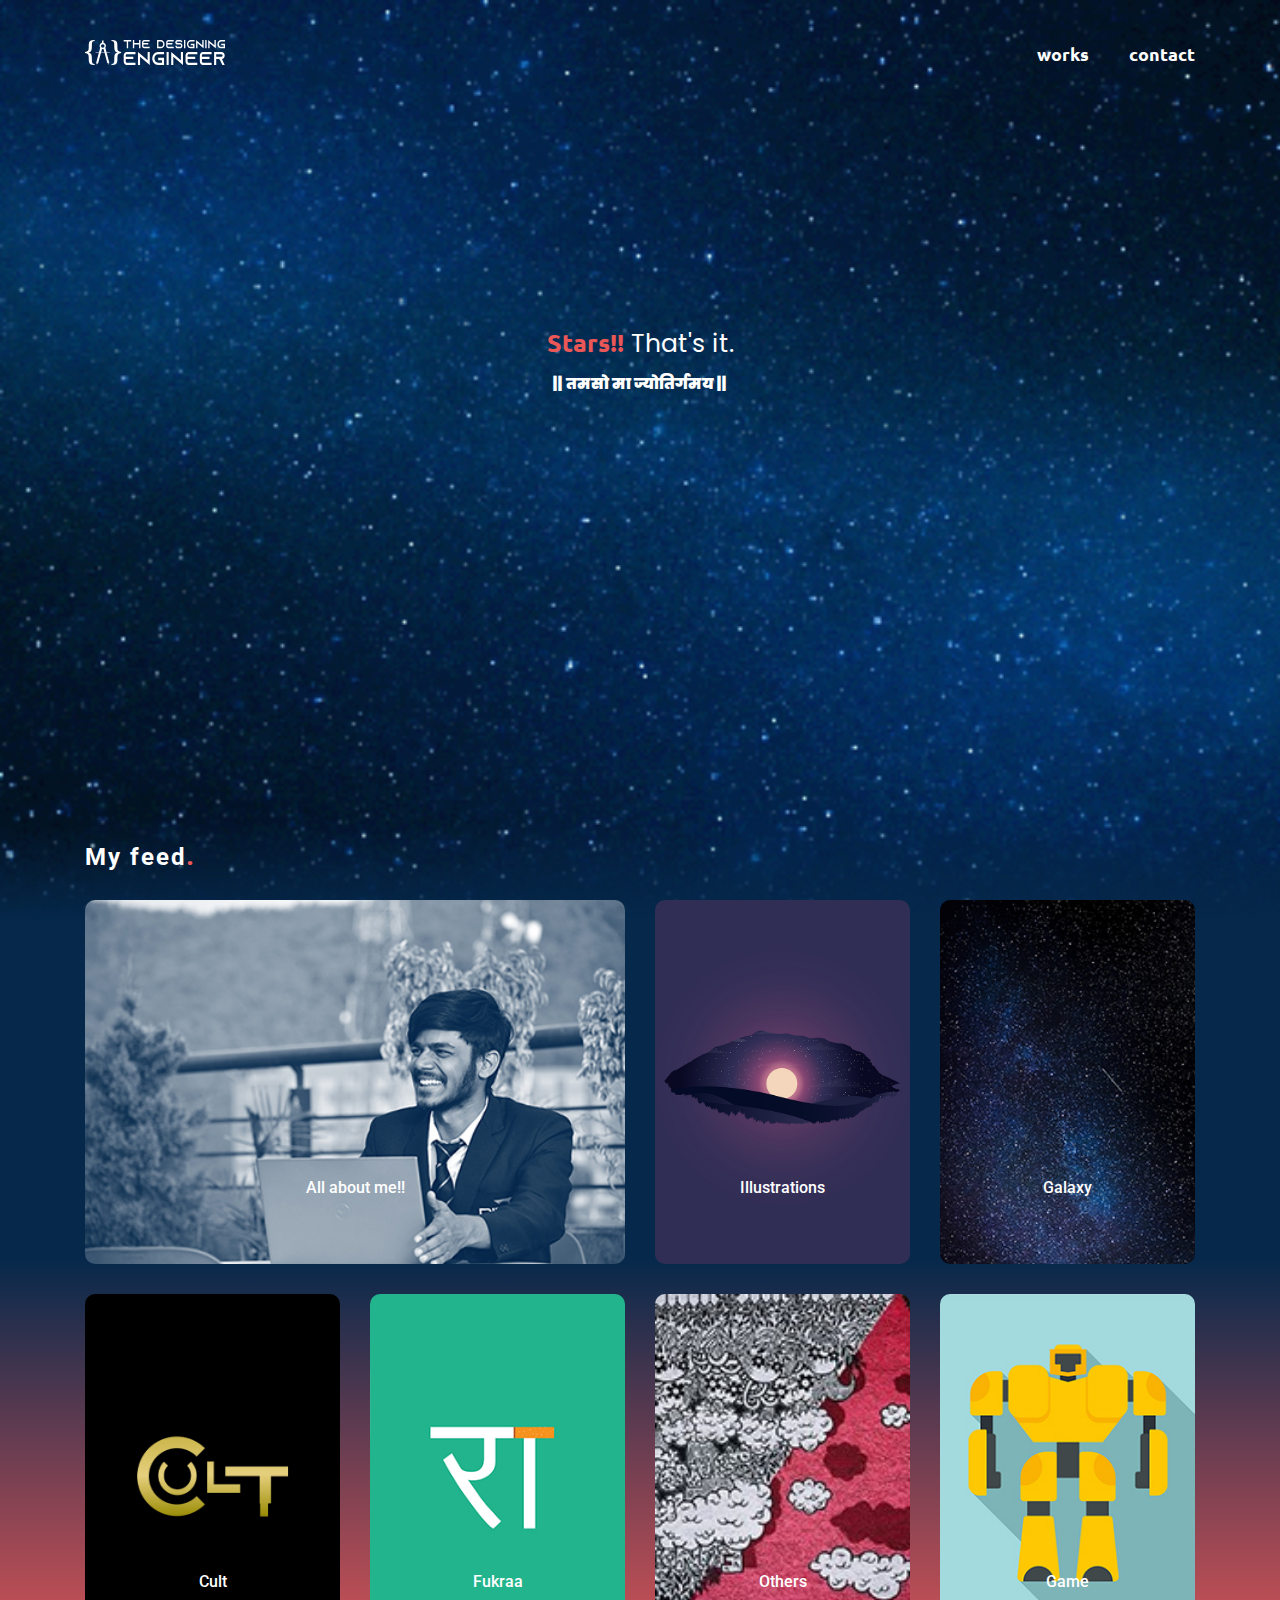
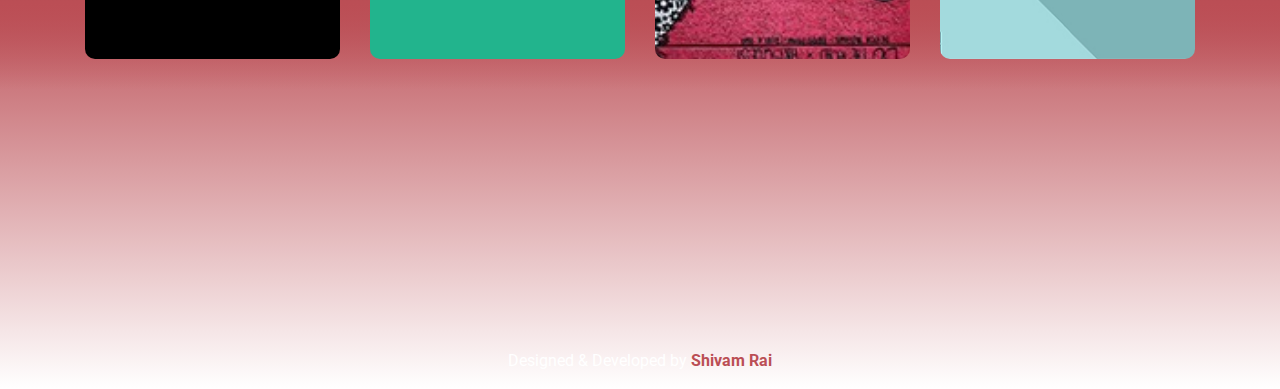
==== commit 3ad6d1ea: "iinin" ====
--- a/index.html
+++ b/index.html
@@ -95,7 +95,6 @@
   </div>
  </section>
 
-
  <div id="homebottom">
   <div class="bottombg">
    <p class="pa">Designed & Developed by <strong style="color: #bb4e55;">Shivam Rai</strong></p>
@@ -103,4 +102,4 @@
 </div>
 </body>
 
-</html>
+</html>--- a/style.css
+++ b/style.css
@@ -213,7 +213,6 @@
   background-size: cover;
   background-position: bottom;
   margin-top: -100px;
-  height: 50vh;
   z-index: -2;
   position: relative;
 }
@@ -356,6 +355,7 @@
   background-repeat:no-repeat;
   height: 100vh;
   background-position: top;
+  position: relative;
 }
 
 .galastars {
@@ -394,13 +394,14 @@
 
 .popclose{
   border-style: none;
-  color: rgb(0, 0, 0);
+  color: rgb(255, 255, 255);
   background: transparent;
   border: 0;
   cursor: pointer;
   position: absolute;
   top: 10px;
   right: 10px;
+  padding: 10px;
 }
 
 .popimg{
@@ -415,8 +416,8 @@
 }
 
 .popdet{
-  height: 384px;
-  width: 768px;
+  height: 350px;
+  width: 700px;
   position: absolute;
   top: 50%;
   left: 50%;
@@ -426,7 +427,6 @@
 
 .popi{
   padding: 0px;
-  position: relative;
 }
 #imgpop {
   border: white 3px solid;
@@ -554,15 +554,11 @@
 
 @media only screen and (max-width:768px) {
   .feed {
-    background-image: linear-gradient(#05284b00, #05284b 100px, #05284b 50%, #20323E 80%);
+    background-image: linear-gradient(#05284b00, #05284b 100px, #A24B56 90%, #a24b57bd);
   }
 
   .cencon {
     margin: 100px 5vw 0;
-  }
-
-  .bottombg {
-    background-image: linear-gradient(#20323e, #20323E00);
   }
 
   .melink {
@@ -583,8 +579,9 @@
     text-decoration: none;
   }
   .popdet{
-    height: 768px;
-    width: 384px;
+    height: 600px;
+    width: 300px;
+    margin: 0%;
   }
   
 }